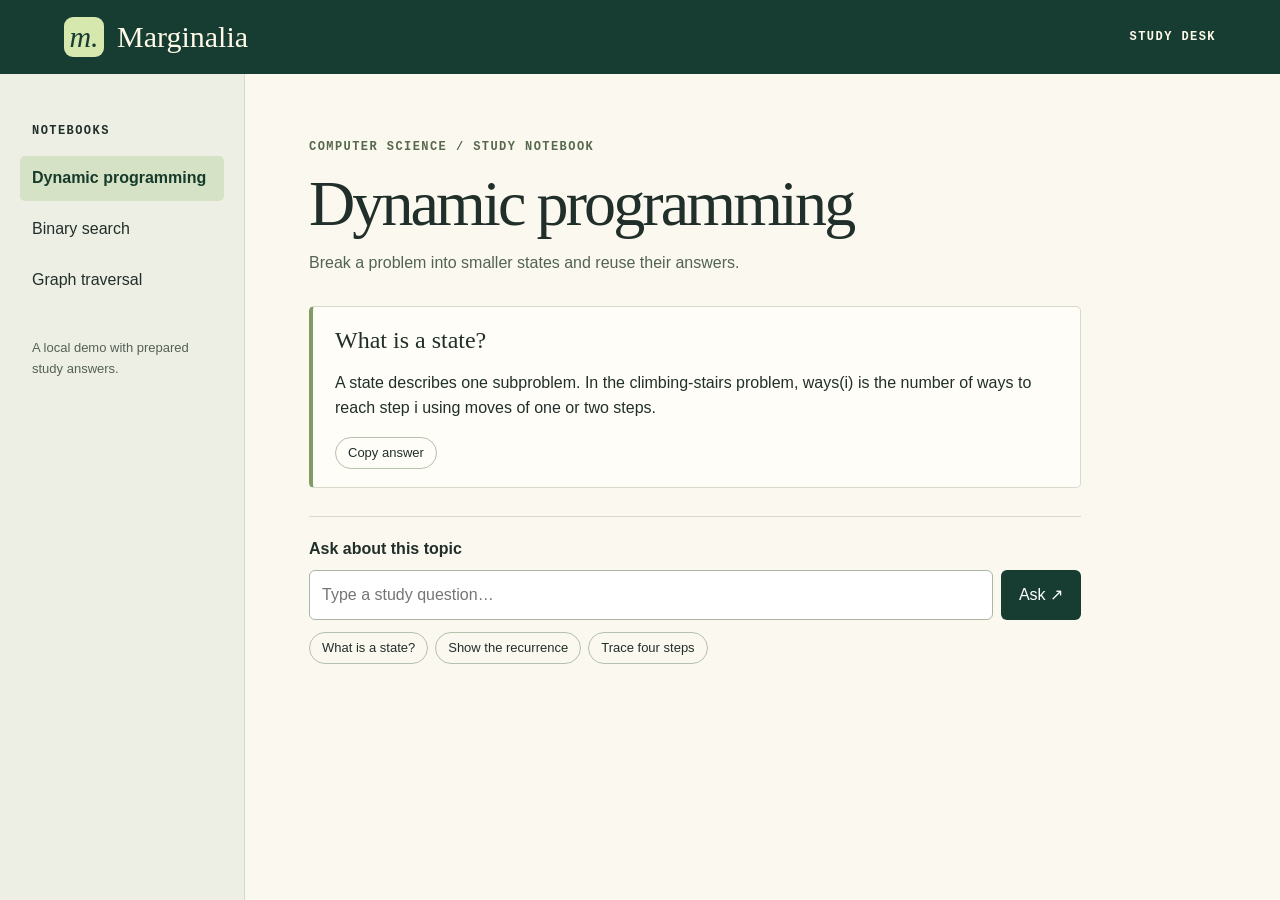
==== index.html @ 1549630d "Add Marginalia study desk UI templates and previews" ====
<!doctype html>
<html lang="en">
<head>
  <meta charset="utf-8">
  <meta name="viewport" content="width=device-width,initial-scale=1">
  <title>Marginalia · Study desk</title>
  <link rel="stylesheet" href="style.css">
  <script defer src="topics.js"></script>
  <script defer src="script.js"></script>
</head>
<body>
  <header><span class="brand"><i aria-hidden="true">m.</i> Marginalia</span><span>Study desk</span></header>
  <div class="layout">
    <aside><h2>Notebooks</h2><nav aria-label="Study notebooks" id="notebooks"></nav>
      <p class="note">A local demo with prepared study answers.</p></aside>
    <main>
      <p class="eyebrow">Computer science / Study notebook</p>
      <h1 id="title"></h1><p id="intro"></p>
      <section aria-label="Study conversation" id="thread" aria-live="polite"></section>
      <form id="composer"><label for="question">Ask about this topic</label>
        <div class="input-row"><input id="question" required maxlength="240" placeholder="Type a study question…" autocomplete="off"><button type="submit">Ask ↗</button></div>
        <div id="suggestions" aria-label="Suggested questions"></div>
      </form>
      <p id="status" role="status"></p>
    </main>
  </div>
</body>
</html>
---- style.css ----
* { box-sizing: border-box; }
:root { color-scheme: light; --paper: #fbf8ef; --ink: #212f2a; --forest: #173d33; --line: #d7d9ca; }
body { margin: 0; background: var(--paper); color: var(--ink); font: 16px/1.55 "DM Sans", "Segoe UI", sans-serif; }
header { min-height: 74px; padding: 12px 5vw; display: flex; align-items: center; justify-content: space-between; background: var(--forest); color: #fff9e8; }
header > span:last-child, .eyebrow, aside h2 { font: 600 12px/1.5 "Courier New", monospace; text-transform: uppercase; letter-spacing: .12em; }
.brand { font: 30px Georgia, serif; display: flex; align-items: center; gap: 13px; }
.brand i { display: grid; place-items: center; width: 40px; height: 40px; background: #d7e8af; color: var(--forest); border-radius: 9px; }
.layout { max-width: 1280px; margin: auto; display: grid; grid-template-columns: 245px minmax(0,1fr); min-height: calc(100vh - 74px); }
aside { padding: 48px 20px; background: #eeefe4; border-inline-end: 1px solid var(--line); }
aside h2 { margin: 0 12px 16px; }
button, input { font: inherit; }
button { cursor: pointer; color: inherit; }
button:focus-visible, input:focus-visible { outline: 3px solid #aa611c; outline-offset: 3px; }
nav { display: grid; gap: 6px; }
nav button { padding: 10px 12px; border: 0; border-radius: 5px; text-align: left; background: transparent; }
nav button[aria-current="page"] { background: #d6e2c5; color: #163b2b; font-weight: 650; }
.note { margin: 36px 12px; color: #546155; font-size: 13px; }
main { width: 100%; max-width: 900px; padding: clamp(24px,5vw,70px); }
.eyebrow { color: #57694d; margin: 0; }
h1 { font: normal clamp(40px,5vw,68px)/1.05 Georgia, serif; letter-spacing: -.045em; margin: 14px 0; }
#intro { color: #526255; margin: 0 0 30px; }
article { background: #fffdf7; border: 1px solid var(--line); border-left: 4px solid #829b65; padding: 18px 22px; margin: 14px 0; border-radius: 5px; overflow-wrap: anywhere; }
article h2 { font: normal 24px/1.25 Georgia, serif; margin: 0; }
article p { white-space: pre-line; }
.copy, #suggestions button { background: transparent; border: 1px solid #b5c1ac; border-radius: 20px; font-size: 13px; padding: 5px 12px; }
button:hover { filter: brightness(.94); background-color: #dde6d1; }
form { border-top: 1px solid var(--line); margin-top: 28px; padding-top: 20px; }
label { display: block; font-weight: 650; margin-bottom: 8px; }
.input-row { display: flex; gap: 8px; }
input { flex: 1; width: 0; min-width: 0; border: 1px solid #abb6a5; border-radius: 6px; padding: 12px; background: white; }
.input-row button { border: 0; border-radius: 6px; background: var(--forest); color: white; padding: 0 18px; }
#suggestions { display: flex; gap: 7px; flex-wrap: wrap; margin-top: 12px; }
#status { font-size: 14px; }
@media(max-width: 720px) {
  .layout { display: block; }
  aside { padding: 16px 20px; border-bottom: 1px solid var(--line); }
  aside h2 { margin: 0 0 6px; }
  nav { display: flex; gap: 4px; flex-wrap: wrap; }
  nav button { font-size: 14px; padding: 6px 9px; }
  .note { margin: 8px 0 0; }
  main { padding: 24px 20px; }
}
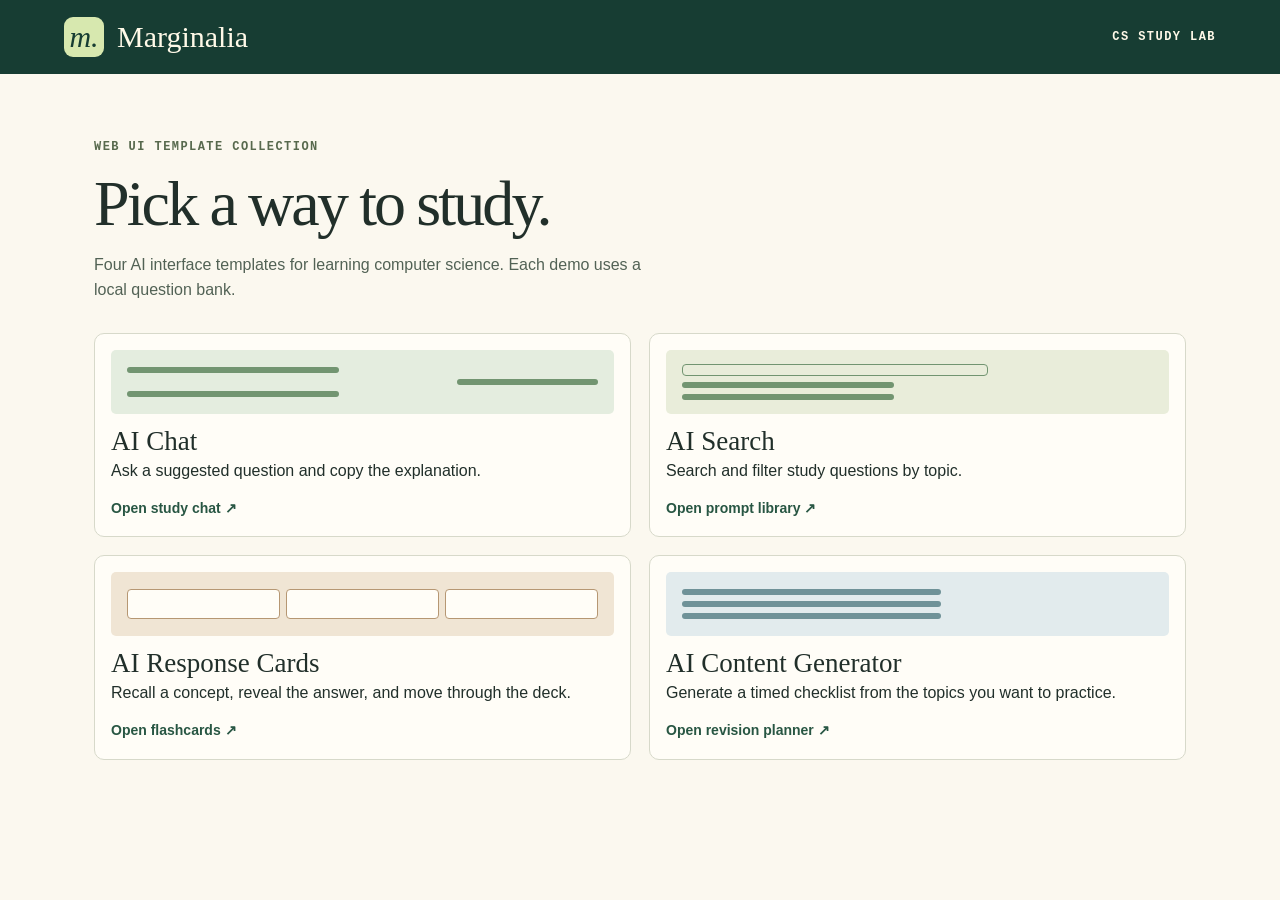
==== commit dc6b36bc: "Build four standalone AI interface templates and gallery" ====
--- a/index.html
+++ b/index.html
@@ -3,26 +3,21 @@
 <head>
   <meta charset="utf-8">
   <meta name="viewport" content="width=device-width,initial-scale=1">
-  <title>Marginalia · Study desk</title>
+  <title>Marginalia | UI template collection</title>
   <link rel="stylesheet" href="style.css">
-  <script defer src="topics.js"></script>
-  <script defer src="script.js"></script>
 </head>
 <body>
-  <header><span class="brand"><i aria-hidden="true">m.</i> Marginalia</span><span>Study desk</span></header>
-  <div class="layout">
-    <aside><h2>Notebooks</h2><nav aria-label="Study notebooks" id="notebooks"></nav>
-      <p class="note">A local demo with prepared study answers.</p></aside>
-    <main>
-      <p class="eyebrow">Computer science / Study notebook</p>
-      <h1 id="title"></h1><p id="intro"></p>
-      <section aria-label="Study conversation" id="thread" aria-live="polite"></section>
-      <form id="composer"><label for="question">Ask about this topic</label>
-        <div class="input-row"><input id="question" required maxlength="240" placeholder="Type a study question…" autocomplete="off"><button type="submit">Ask ↗</button></div>
-        <div id="suggestions" aria-label="Suggested questions"></div>
-      </form>
-      <p id="status" role="status"></p>
-    </main>
-  </div>
+  <header><span class="brand"><i aria-hidden="true">m.</i> Marginalia</span><span>CS Study Lab</span></header>
+  <main class="collection">
+    <p class="eyebrow">Web UI template collection</p>
+    <h1>Pick a way to study.</h1>
+    <p class="collection-intro">Four AI interface templates for learning computer science. Each demo uses a local question bank.</p>
+    <div class="template-grid">
+      <a class="template" href="study-chat.html"><span class="sample sample-chat" aria-hidden="true"><i></i><i></i><i></i></span><h2>AI Chat</h2><p>Ask a suggested question and copy the explanation.</p><span class="open-label">Open study chat ↗</span></a>
+      <a class="template" href="prompt-library.html"><span class="sample sample-library" aria-hidden="true"><i></i><i></i><i></i></span><h2>AI Search</h2><p>Search and filter study questions by topic.</p><span class="open-label">Open prompt library ↗</span></a>
+      <a class="template" href="flashcards.html"><span class="sample sample-cards" aria-hidden="true"><i></i><i></i><i></i></span><h2>AI Response Cards</h2><p>Recall a concept, reveal the answer, and move through the deck.</p><span class="open-label">Open flashcards ↗</span></a>
+      <a class="template" href="revision-planner.html"><span class="sample sample-planner" aria-hidden="true"><i></i><i></i><i></i></span><h2>AI Content Generator</h2><p>Generate a timed checklist from the topics you want to practice.</p><span class="open-label">Open revision planner ↗</span></a>
+    </div>
+  </main>
 </body>
 </html>
--- a/style.css
+++ b/style.css
@@ -40,3 +40,61 @@
   .note { margin: 8px 0 0; }
   main { padding: 24px 20px; }
 }
+
+@media (max-width: 440px) {
+  header { min-height: 64px; padding-inline: 16px; gap: 12px; }
+  .brand { font-size: 25px; gap: 8px; }
+  .brand i { width: 34px; height: 34px; }
+  aside, main { padding-inline: 16px; }
+  nav { display: grid; grid-template-columns: repeat(2, minmax(0, 1fr)); }
+  nav button { min-height: 44px; }
+  nav button:first-child { grid-column: 1 / -1; }
+  h1 { font-size: 36px; }
+  article { padding-inline: 16px; }
+}
+
+a.brand { color: inherit; text-decoration: none; }
+.back { color: #fff9e8; font-size: 14px; text-underline-offset: 4px; white-space: nowrap; }
+.collection, .study-tool { margin: auto; }
+.collection { max-width: 1220px; }
+.collection-intro, .study-tool > p { max-width: 62ch; color: #526255; }
+.template-grid { display: grid; grid-template-columns: repeat(2,minmax(0,1fr)); gap: 18px; margin-top: 30px; }
+.template { display: block; background: #fffdf7; border: 1px solid var(--line); border-radius: 10px; padding: 16px; color: inherit; text-decoration: none; }
+.template:hover { border-color: #729571; }
+.template h2 { margin: 12px 0 2px; font: 27px Georgia,serif; }
+.template p { margin: 0 0 12px; }
+.open-label { font-weight: 650; font-size: 14px; color: #285643; }
+.sample { display: grid; align-content: center; justify-items: start; gap: 6px; height: 64px; padding: 10px 16px; border-radius: 5px; background: #e4eddf; }
+.sample i { height: 6px; width: 45%; border-radius: 4px; background: #729571; }
+.sample-chat i:nth-child(2) { justify-self: end; width: 30%; }
+.sample-library { background: #e9edda; }
+.sample-library i:nth-child(1) { border: 1px solid #729571; background: transparent; width: 65%; height: 12px; }
+.sample-cards { background: #f0e5d4; grid-template-columns: repeat(3, minmax(0, 1fr)); align-items: center; }
+.sample-cards i { width: 100%; height: 30px; background: #fffdf7; border: 1px solid #b69773; }
+.sample-planner { background: #e2ebed; }
+.sample-planner i { width: 55%; background: #6f9298; }
+.filters { display: grid; grid-template-columns: 2fr 1fr; gap: 12px; margin-top: 24px; }
+.filters input, select { width: 100%; display: block; margin-top: 5px; }
+select { font: inherit; color: inherit; padding: 10px; border: 1px solid #abb6a5; border-radius: 6px; background: #fffdf7; }
+.deck-label { width: min(100%, 290px); margin-block: 18px; }
+.results { display: grid; gap: 8px; }
+.results details { border: 1px solid var(--line); background: #fffdf7; border-radius: 6px; padding: 12px 16px; }
+.results summary { cursor: pointer; font-weight: 650; }
+.results .eyebrow { margin-top: 12px; }
+#card .eyebrow { margin-bottom: 10px; }
+#card h2 { margin-bottom: 14px; }
+.action, .secondary { padding: 9px 14px; border-radius: 6px; border: 1px solid #abb6a5; }
+.action, .action:hover { color: white; background: var(--forest); }
+.secondary { background: #fffdf7; }
+.secondary:disabled { opacity: .5; cursor: default; }
+.button-row { display: flex; gap: 8px; }
+fieldset { border: 1px solid var(--line); border-radius: 6px; }
+#choices label, .checklist label { display: flex; align-items: baseline; gap: 10px; font-weight: normal; }
+#choices input, .checklist input { flex: none; width: 16px; height: 16px; margin: 0; }
+.checklist { padding: 0; list-style: none; }
+.checklist li { border-bottom: 1px solid var(--line); margin-bottom: 8px; }
+a:focus-visible, select:focus-visible, summary:focus-visible { outline: 3px solid #aa611c; outline-offset: 3px; }
+@media (max-width: 600px) {
+  .template-grid, .filters { grid-template-columns: 1fr; }
+}
+
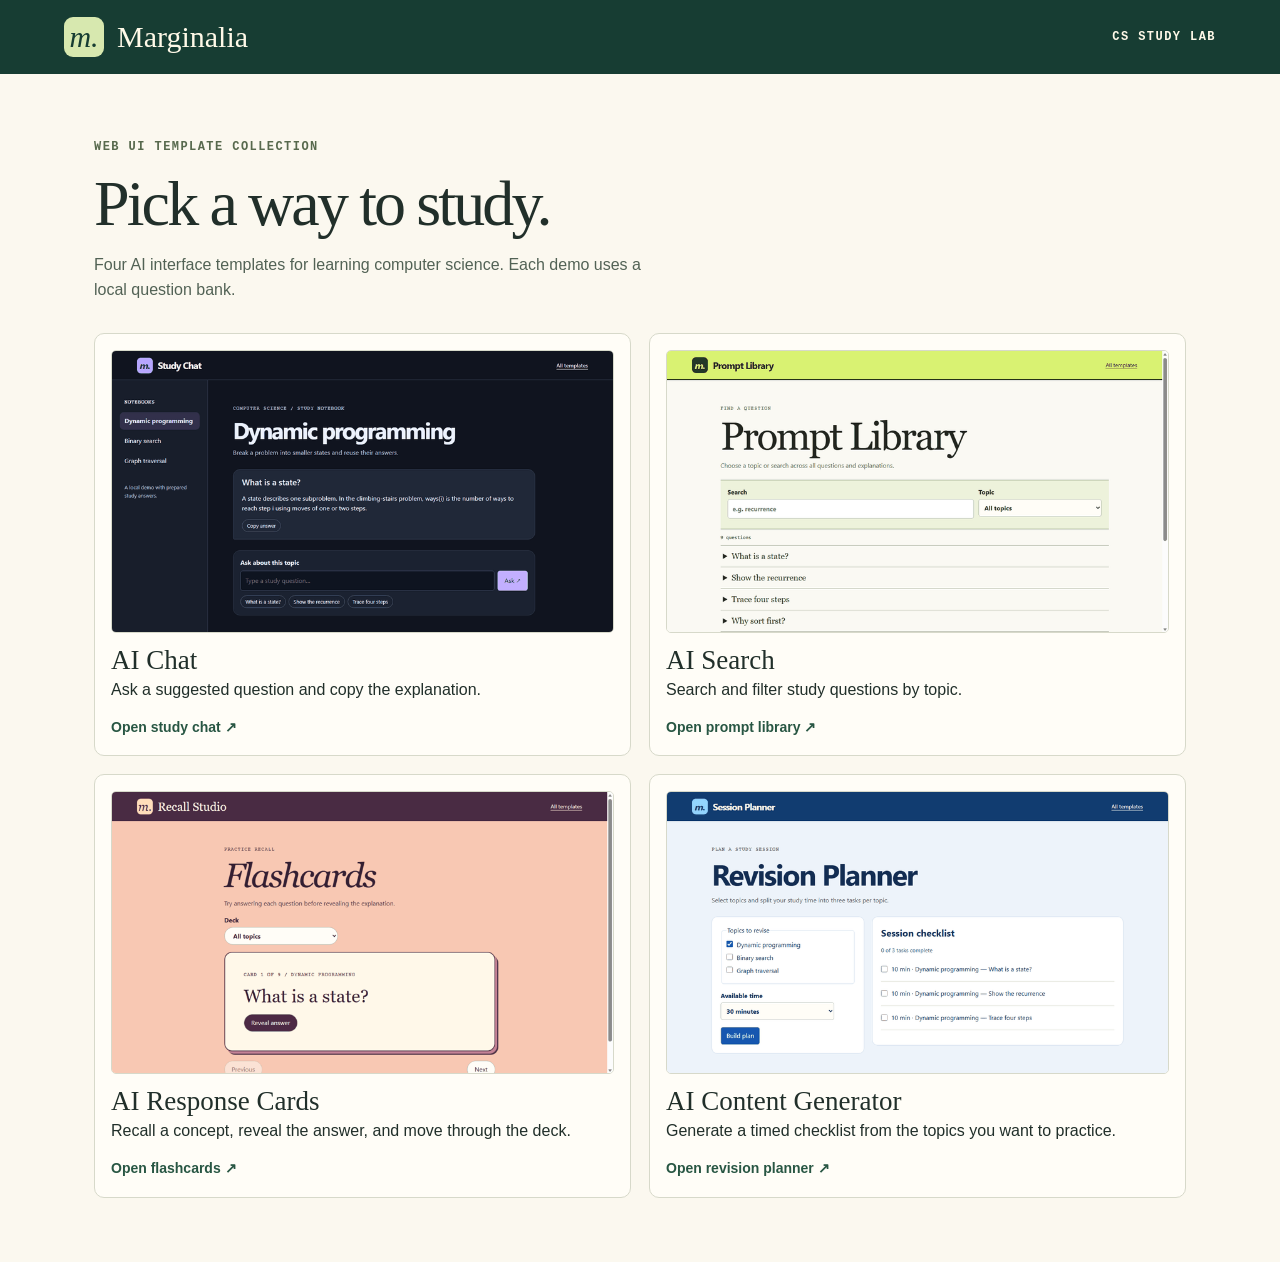
==== commit 5052080e: "Give each study template a distinct responsive product design" ====
--- a/index.html
+++ b/index.html
@@ -5,6 +5,7 @@
   <meta name="viewport" content="width=device-width,initial-scale=1">
   <title>Marginalia | UI template collection</title>
   <link rel="stylesheet" href="style.css">
+  <link rel="stylesheet" href="themes.css">
 </head>
 <body>
   <header><span class="brand"><i aria-hidden="true">m.</i> Marginalia</span><span>CS Study Lab</span></header>
@@ -13,10 +14,10 @@
     <h1>Pick a way to study.</h1>
     <p class="collection-intro">Four AI interface templates for learning computer science. Each demo uses a local question bank.</p>
     <div class="template-grid">
-      <a class="template" href="study-chat.html"><span class="sample sample-chat" aria-hidden="true"><i></i><i></i><i></i></span><h2>AI Chat</h2><p>Ask a suggested question and copy the explanation.</p><span class="open-label">Open study chat ↗</span></a>
-      <a class="template" href="prompt-library.html"><span class="sample sample-library" aria-hidden="true"><i></i><i></i><i></i></span><h2>AI Search</h2><p>Search and filter study questions by topic.</p><span class="open-label">Open prompt library ↗</span></a>
-      <a class="template" href="flashcards.html"><span class="sample sample-cards" aria-hidden="true"><i></i><i></i><i></i></span><h2>AI Response Cards</h2><p>Recall a concept, reveal the answer, and move through the deck.</p><span class="open-label">Open flashcards ↗</span></a>
-      <a class="template" href="revision-planner.html"><span class="sample sample-planner" aria-hidden="true"><i></i><i></i><i></i></span><h2>AI Content Generator</h2><p>Generate a timed checklist from the topics you want to practice.</p><span class="open-label">Open revision planner ↗</span></a>
+      <a class="template" href="study-chat.html"><img class="gallery-shot" src="previews/chat.png" alt="Study Chat interface"><h2>AI Chat</h2><p>Ask a suggested question and copy the explanation.</p><span class="open-label">Open study chat ↗</span></a>
+      <a class="template" href="prompt-library.html"><img class="gallery-shot" src="previews/search.png" alt="Prompt Library interface"><h2>AI Search</h2><p>Search and filter study questions by topic.</p><span class="open-label">Open prompt library ↗</span></a>
+      <a class="template" href="flashcards.html"><img class="gallery-shot" src="previews/cards.png" alt="Recall Studio interface"><h2>AI Response Cards</h2><p>Recall a concept, reveal the answer, and move through the deck.</p><span class="open-label">Open flashcards ↗</span></a>
+      <a class="template" href="revision-planner.html"><img class="gallery-shot" src="previews/planner.png" alt="Session Planner interface"><h2>AI Content Generator</h2><p>Generate a timed checklist from the topics you want to practice.</p><span class="open-label">Open revision planner ↗</span></a>
     </div>
   </main>
 </body>
--- a/themes.css
+++ b/themes.css
@@ -0,0 +1,66 @@
+/* Study Chat */
+.chat { --paper:#10141f; --ink:#edf2ff; --line:#343d50; color-scheme:dark; font-family:Inter,"Segoe UI",sans-serif; }
+.chat header { background:#10141f; border-bottom:1px solid var(--line); }
+.chat .brand, .search .brand, .planner .brand { font:700 24px/1.2 "Segoe UI",sans-serif; letter-spacing:-.05em; }
+.chat .brand i { background:#b3a3ff; color:#241b4a; }
+.chat aside { background:#181e2b; }
+.chat .eyebrow,.chat .note,.chat #intro { color:#b7c2d7; }
+.chat h1 { font:650 clamp(32px,4.5vw,58px)/1.1 "Segoe UI",sans-serif; letter-spacing:-.055em; }
+.chat nav button { border-radius:10px; }
+.chat nav button[aria-current="page"] { background:#32304b; color:#e0d7ff; }
+.chat article { background:#202838; border:1px solid #394359; border-radius:18px 18px 18px 4px; }
+.chat article h2 { font:600 21px/1.3 "Segoe UI",sans-serif; }
+.chat form { background:#1b2231; padding:18px; border:1px solid var(--line); border-radius:18px; }
+.chat input { background:#0e1420; border-color:#46516a; color:white; }
+.chat .input-row button { background:#c2afff; color:#21133f; }
+.chat #suggestions button,.chat .copy { border-color:#58647a; }
+.chat button:hover { background:#47465e; }
+.chat .input-row button:hover { background:#d3c7ff; }
+
+/* Prompt Library */
+.search { --paper:#faf9f3; --ink:#22251f; --line:#a5a99a; }
+.search header { background:#d9f272; color:#20291a; border-bottom:2px solid currentColor; }
+.search .back { color:inherit; }
+.search .brand i { background:#23371f; color:#dcf486; }
+.search main { max-width:1120px; }
+.search h1 { font:normal clamp(42px,8vw,100px)/.94 Georgia,serif; }
+.search .filters { background:#edf2db; border-block:1px solid #829374; padding:18px; }
+.search .results { gap:0; }
+.search details { border:0; border-top:1px solid #98a08c; border-radius:0; padding:15px 6px; background:transparent; }
+.search details[open] { padding-inline:16px; background:#edf2db; }
+.search summary { font:500 21px Georgia,serif; }
+.search #result-count { font:600 13px monospace; }
+
+/* Recall Studio */
+.cards { --paper:#f6c2a2; --ink:#342032; --forest:#482644; background:#f8c8b3; min-height:100vh; }
+.cards header { background:#492b43; }
+.cards .brand i { background:#ffddba; color:#492b43; }
+.cards main { max-width:820px; }
+.cards h1 { font:italic normal clamp(44px,7vw,86px)/1 Georgia,serif; }
+.cards .eyebrow,.cards main>p { color:#573447; }
+.cards #card { background:#fff8e9; border:2px solid #51354a; border-radius:20px; padding:clamp(22px,5vw,48px); box-shadow:5px 6px 0 #c48296,8px 9px 0 #51354a; }
+.cards #card h2 { font:normal clamp(28px,5vw,46px)/1.12 Georgia,serif; margin-block:20px; }
+.cards .button-row { justify-content:space-between; margin-top:24px; }
+.cards button,.cards select { border-radius:30px; padding-inline:18px; }
+.cards #reveal { background:#4d2a45; }
+
+/* Session Planner */
+.planner { --paper:#edf3fa; --ink:#132d52; --forest:#1657b0; font-family:"Segoe UI",sans-serif; }
+.planner header { background:#113c70; }
+.planner .brand i { background:#91d2ff; color:#153d67; }
+.planner main { max-width:1180px; }
+.planner h1 { font:700 clamp(40px,6vw,74px)/1.05 "Segoe UI",sans-serif; }
+.planner .workspace { display:grid; grid-template-columns:minmax(220px,.85fr) minmax(0,1.4fr); gap:20px; margin-top:30px; align-items:start; }
+.planner #planner,.planner .workspace section { background:white; margin:0; padding:22px; border:1px solid #ccdaeb; border-radius:14px; }
+.planner fieldset { padding:12px; border-color:#ccdaeb; }
+.planner .workspace h2 { margin:0; font-size:24px; }
+.planner input { accent-color:#1657b0; }
+.planner #progress { color:#305785; font-size:14px; }
+.planner .checklist label { align-items:start; padding:10px 0; }
+.planner .checklist input { margin-top:4px; }
+.planner .checklist label:has(:checked) { color:#54687f; text-decoration:line-through; }
+.gallery-shot { width:100%; display:block; aspect-ratio:16/9; object-fit:cover; object-position:top; border-radius:5px; border:1px solid #d7d9ca; }
+@media(max-width:680px) { .planner .workspace { grid-template-columns:1fr; } }
+@media(max-width:440px) { .chat form,.planner #planner,.planner .workspace section { padding:14px; } }
+
+
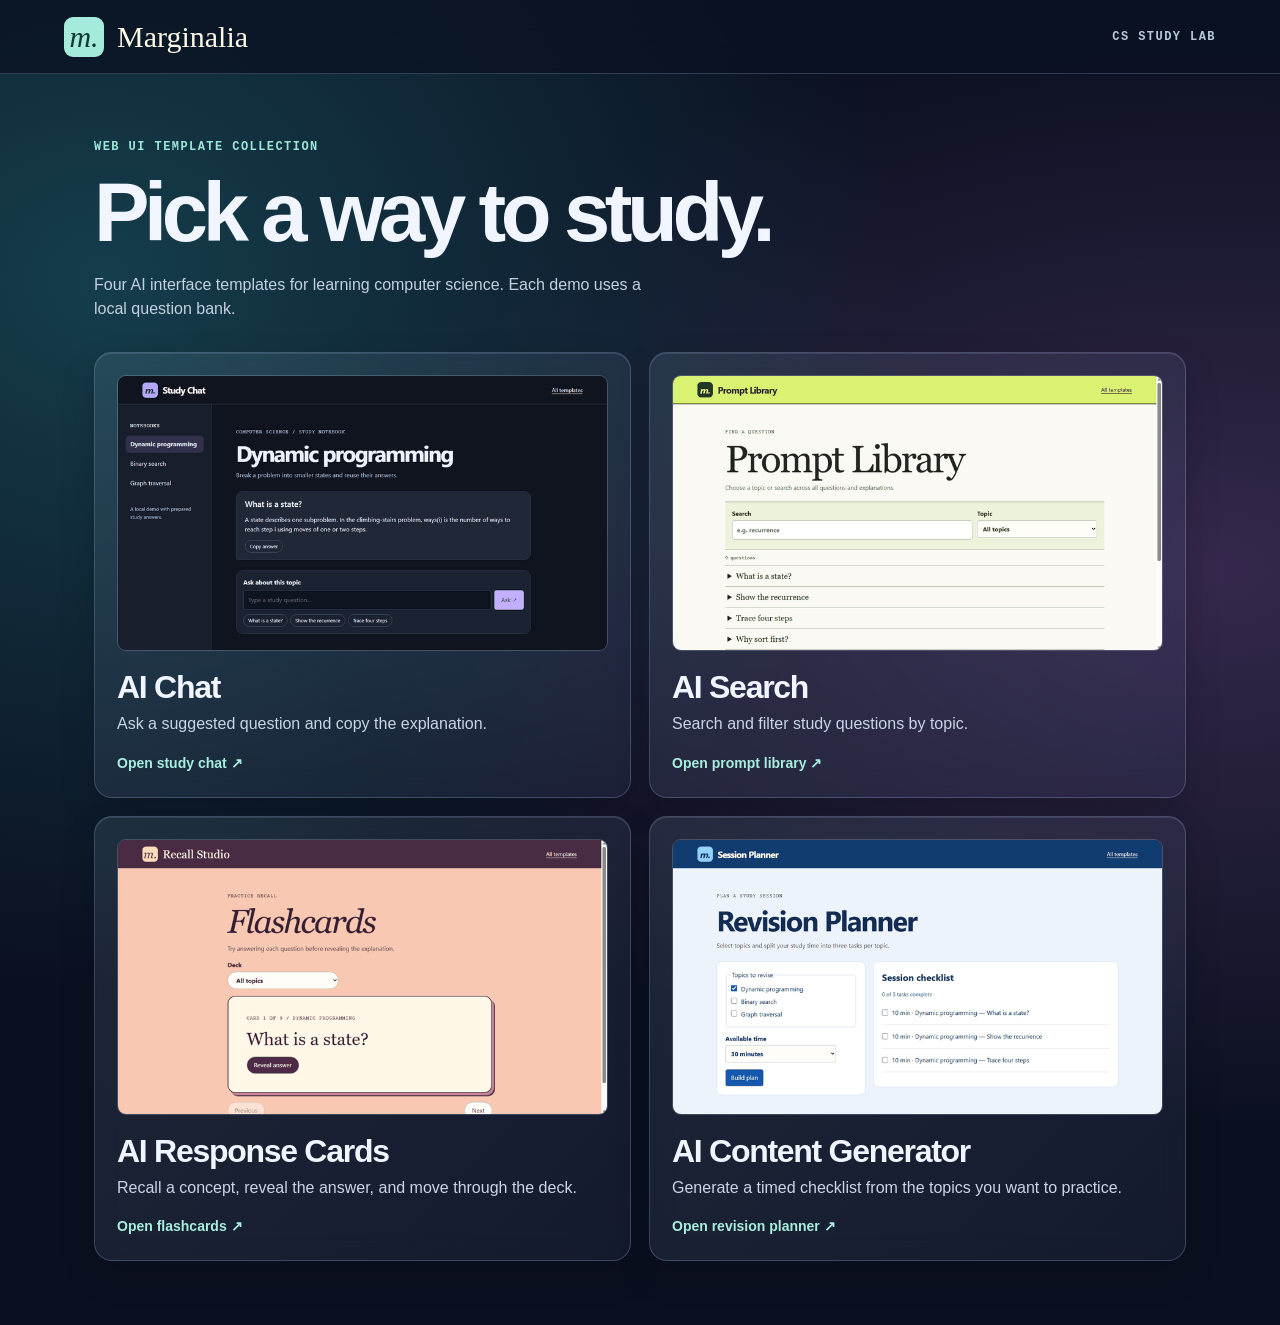
==== commit c0ad71a2: "Style the template gallery with dark frosted-glass panels" ====
--- a/index.html
+++ b/index.html
@@ -6,8 +6,9 @@
   <title>Marginalia | UI template collection</title>
   <link rel="stylesheet" href="style.css">
   <link rel="stylesheet" href="themes.css">
+  <link rel="stylesheet" href="gallery.css">
 </head>
-<body>
+<body class="gallery">
   <header><span class="brand"><i aria-hidden="true">m.</i> Marginalia</span><span>CS Study Lab</span></header>
   <main class="collection">
     <p class="eyebrow">Web UI template collection</p>
--- a/gallery.css
+++ b/gallery.css
@@ -0,0 +1,54 @@
+body.gallery {
+  color-scheme: dark;
+  --ink: #f1f5ff;
+  --line: rgba(180, 204, 255, .22);
+  background-color: #0b1020;
+  background-image: radial-gradient(ellipse at 8% 21%, #153d4c 0, transparent 48%),
+                    radial-gradient(ellipse at 95% 43%, #35284c 0, transparent 52%);
+  color: var(--ink);
+  font-family: Inter, "Segoe UI", sans-serif;
+}
+.gallery header {
+  background: rgba(11, 18, 34, .78);
+  border-bottom: 1px solid var(--line);
+  backdrop-filter: blur(16px);
+}
+.gallery .brand i { background: #a5ebdc; color: #123835; }
+.gallery header > span:last-child { color: #b6c9de; }
+.gallery .collection { padding-block: clamp(32px, 5vw, 70px); }
+.gallery .eyebrow { color: #9de7d9; }
+.gallery h1 {
+  font: 650 clamp(42px, 6.5vw, 86px)/1.04 Inter, "Segoe UI", sans-serif;
+  letter-spacing: -.065em;
+  margin: 14px 0;
+}
+.gallery .collection-intro { color: #c4d1e2; }
+.gallery .template {
+  display: flex;
+  flex-direction: column;
+  border: 1px solid var(--line);
+  border-radius: 18px;
+  padding: clamp(14px, 2vw, 22px);
+  background: rgba(37, 49, 72, .74);
+  box-shadow: inset 0 1px 0 rgba(255,255,255,.1), 0 14px 35px rgba(0,0,0,.16);
+}
+@supports (backdrop-filter: blur(14px)) {
+  .gallery .template {
+    background: linear-gradient(135deg, rgba(170,209,233,.12), rgba(101,110,162,.11));
+    backdrop-filter: blur(14px);
+  }
+}
+.gallery .template:hover, .gallery .template:focus-visible {
+  border-color: #93d6ce;
+  background-color: rgba(118,159,175,.17);
+}
+.gallery .template:focus-visible { outline: 3px solid #9de7d9; }
+.gallery .gallery-shot { border-radius: 9px; border-color: rgba(221,236,255,.2); }
+.gallery .template h2 {
+  font: 620 clamp(24px, 2.5vw, 36px)/1.15 Inter, "Segoe UI", sans-serif;
+  letter-spacing: -.04em;
+  margin: 18px 0 6px;
+}
+.gallery .template p { color: #cad6e7; }
+.gallery .open-label { color: #a9efdf; margin-top: auto; padding-top: 4px; }
+
